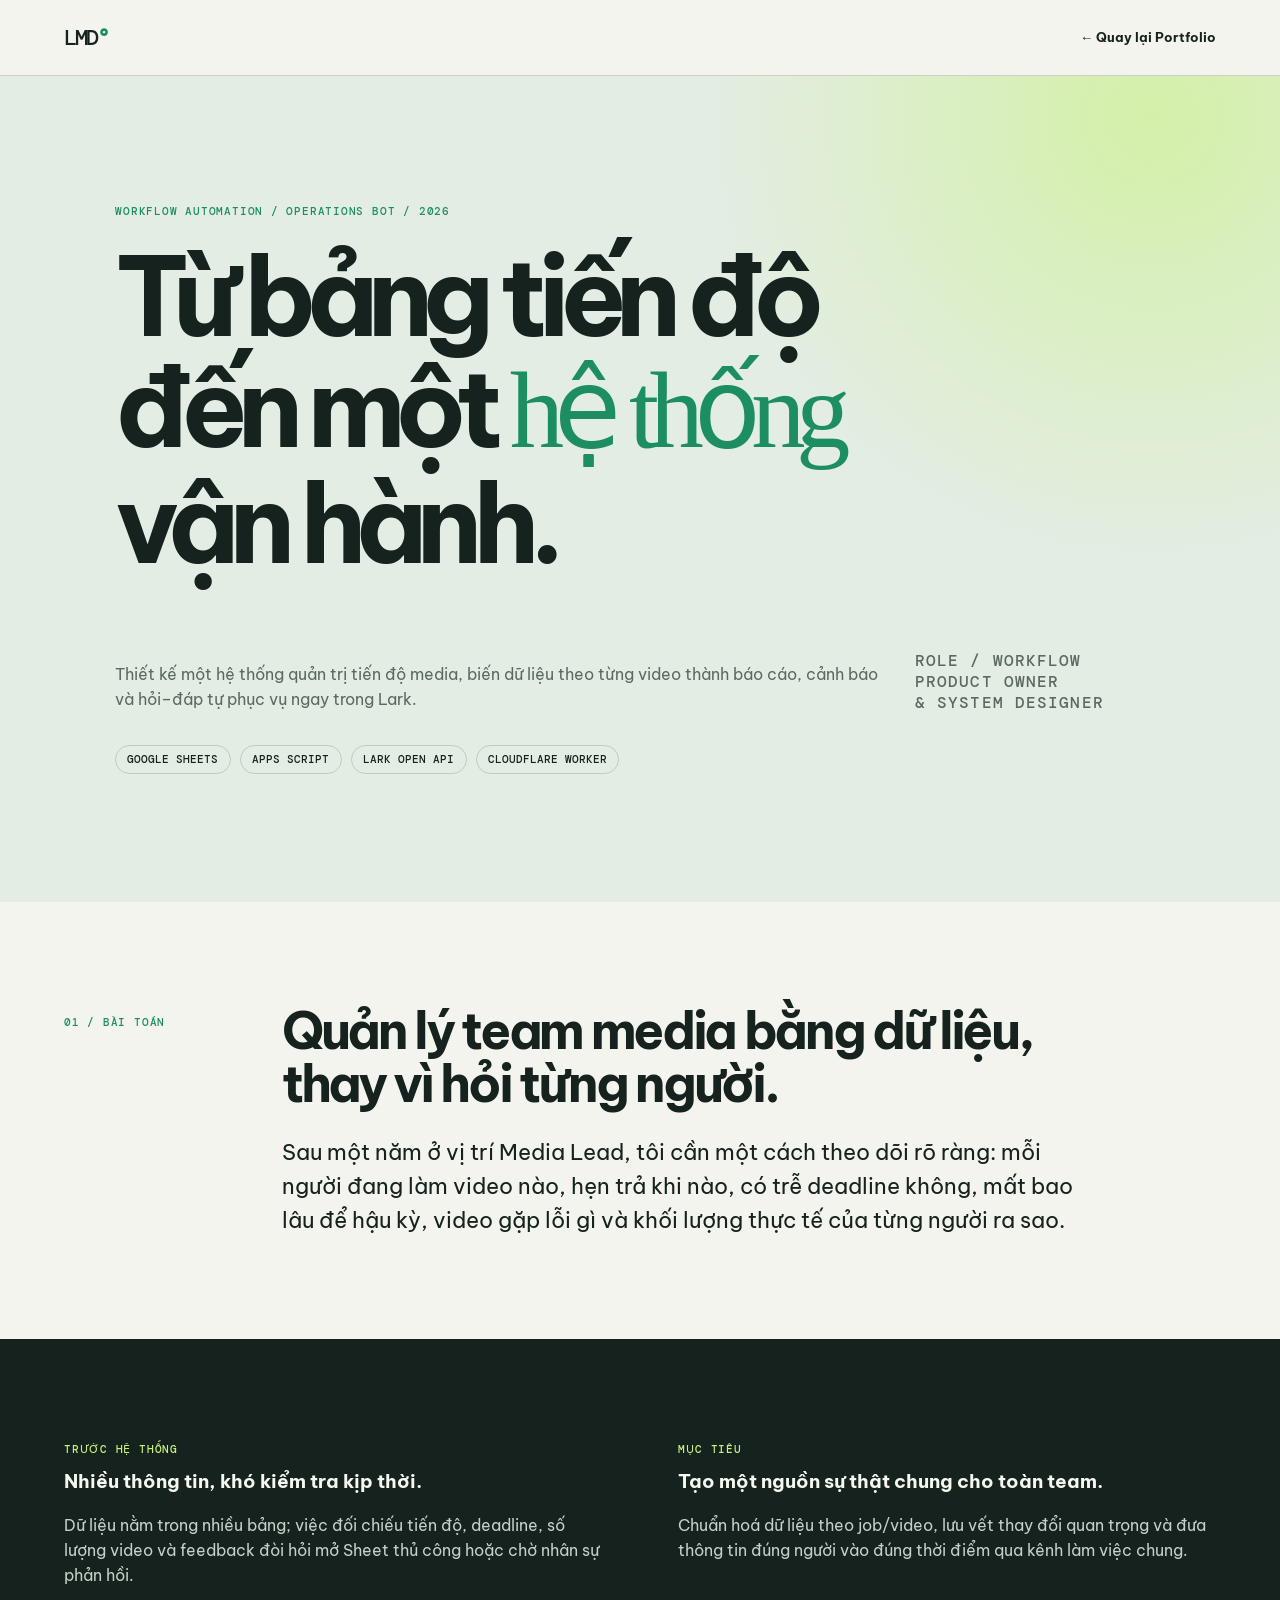
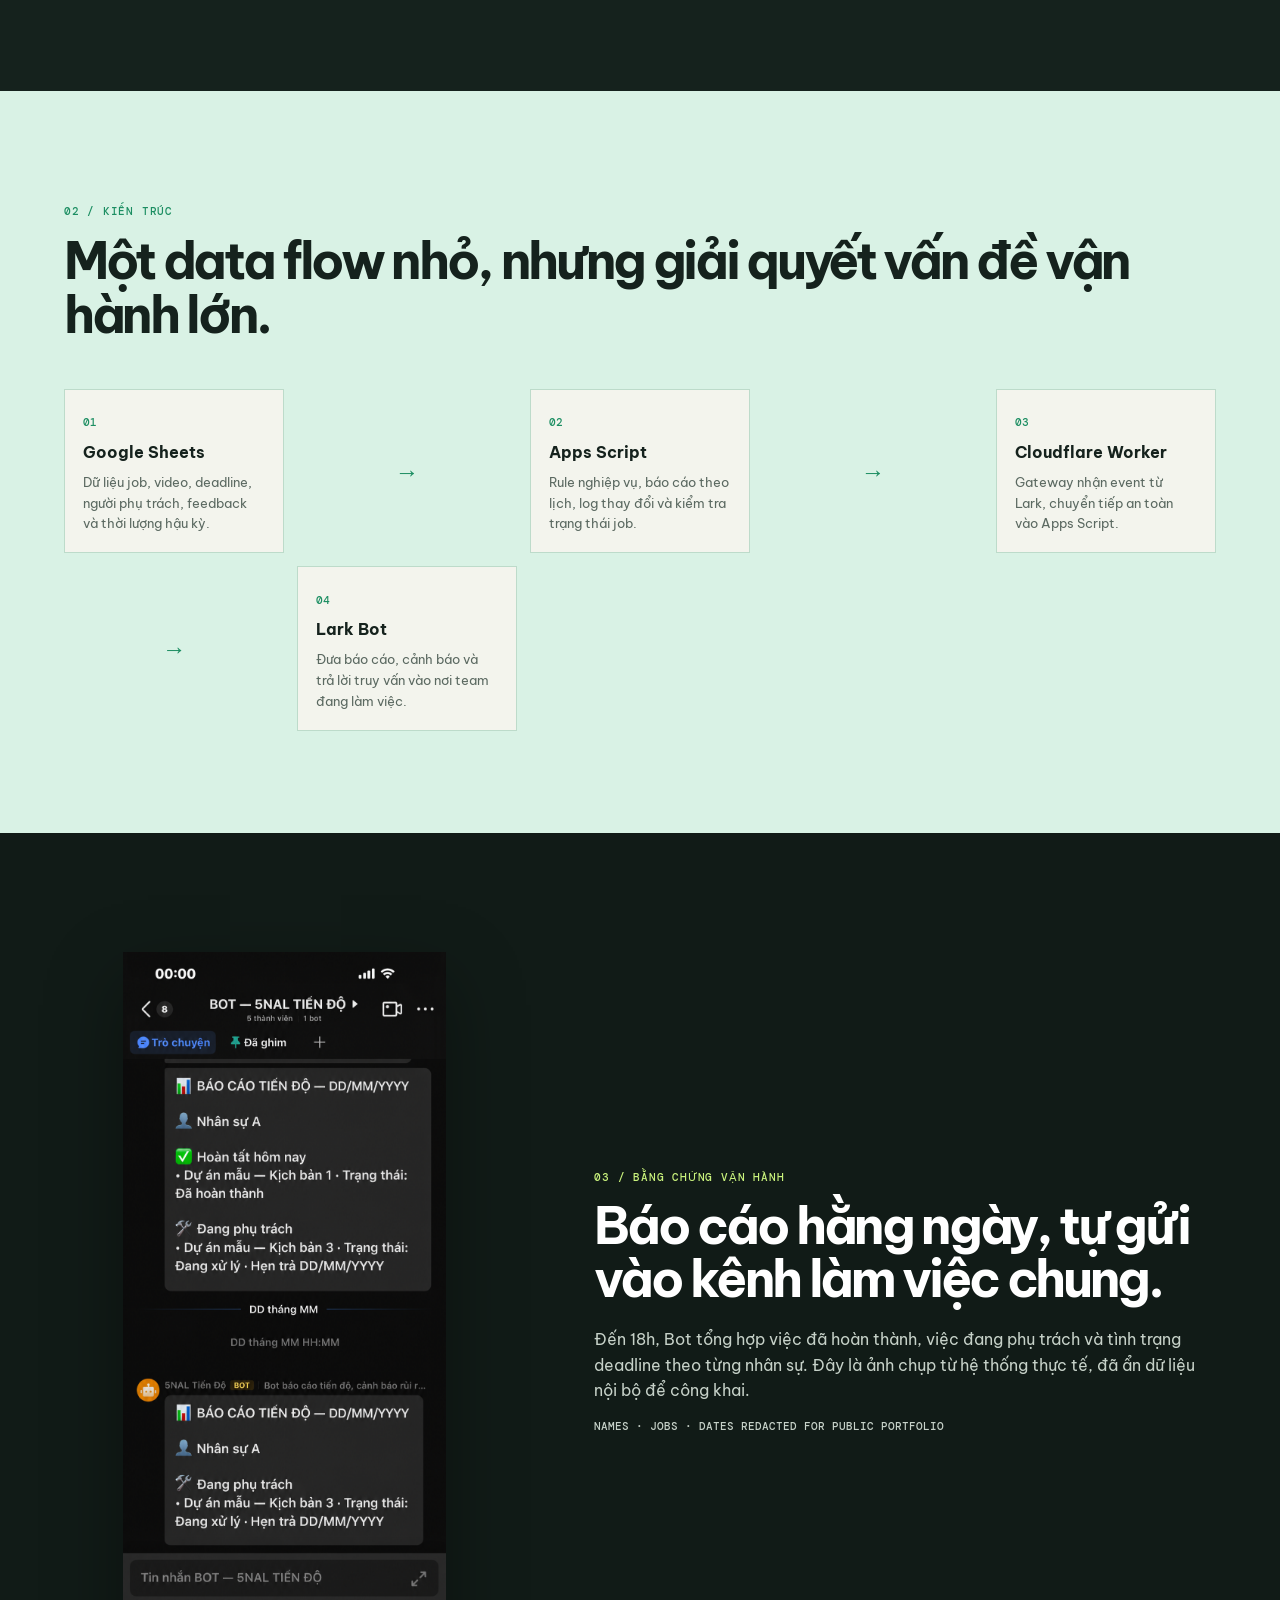
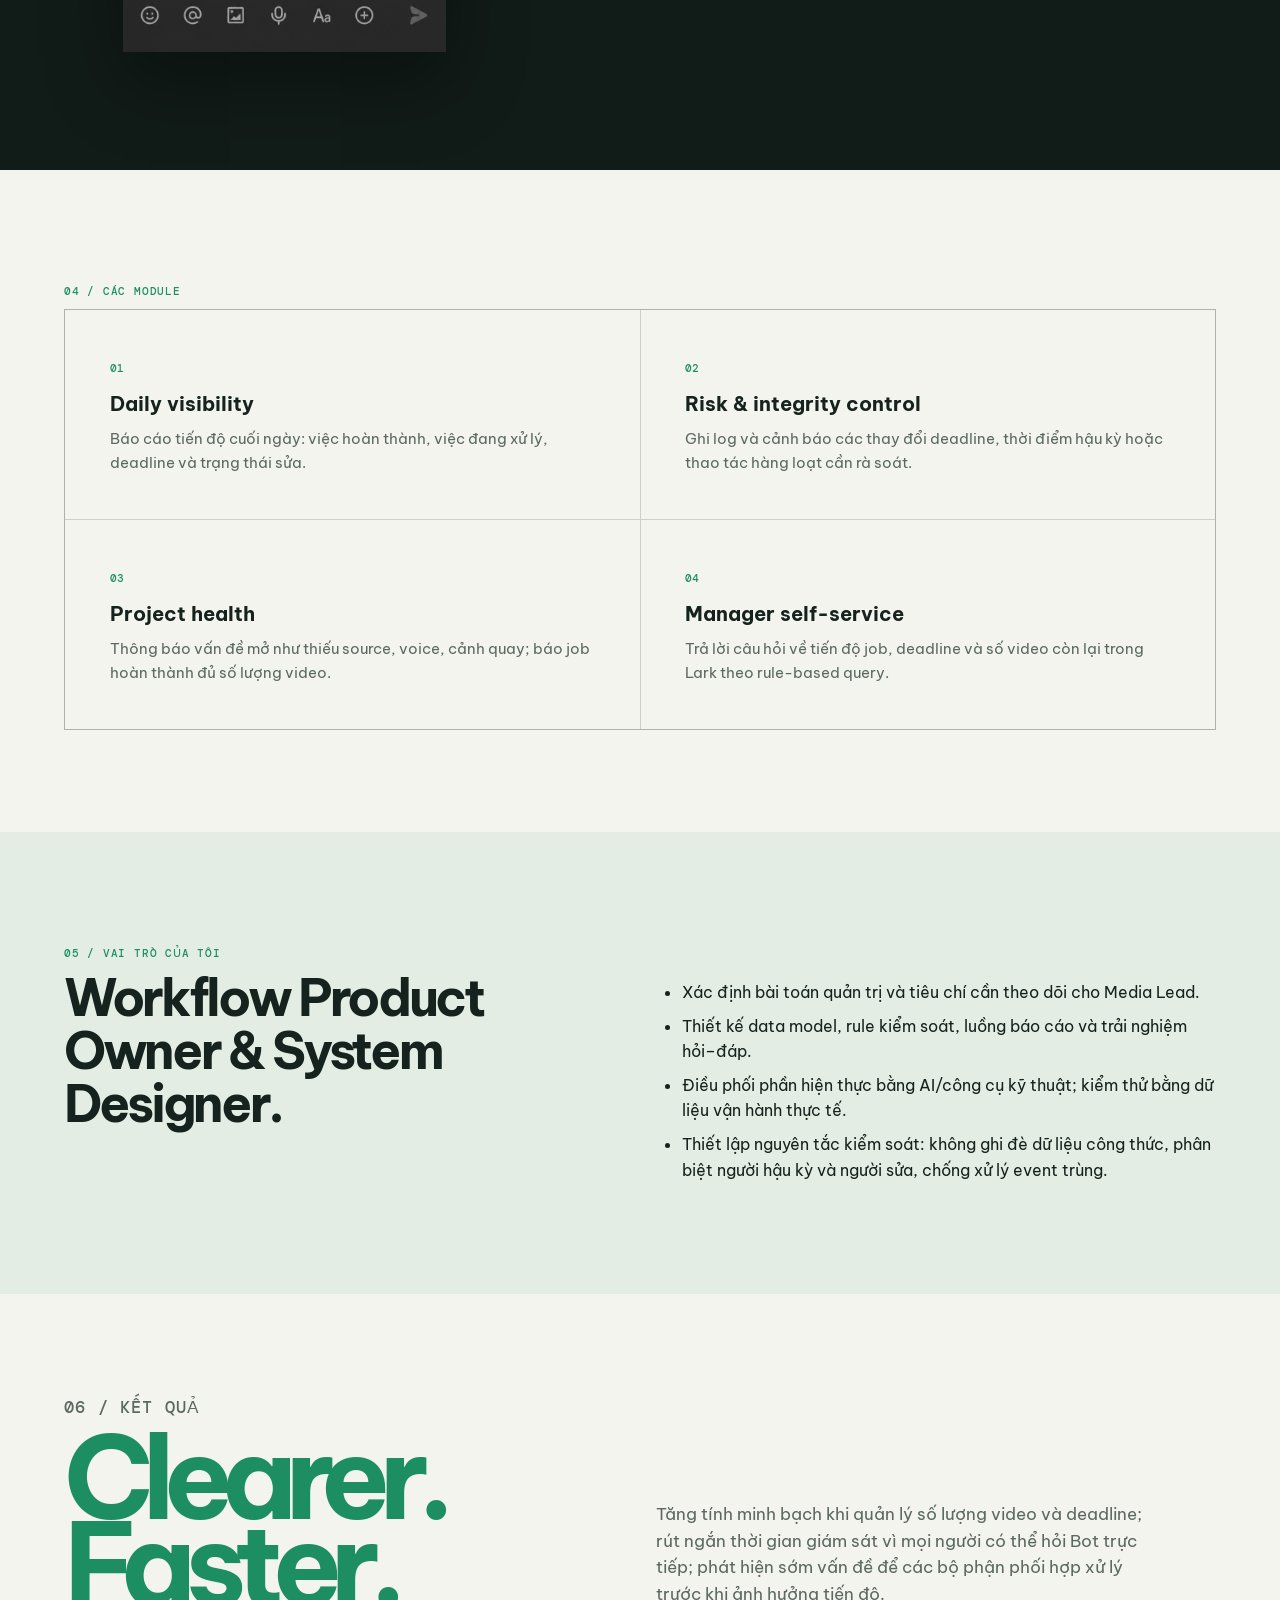
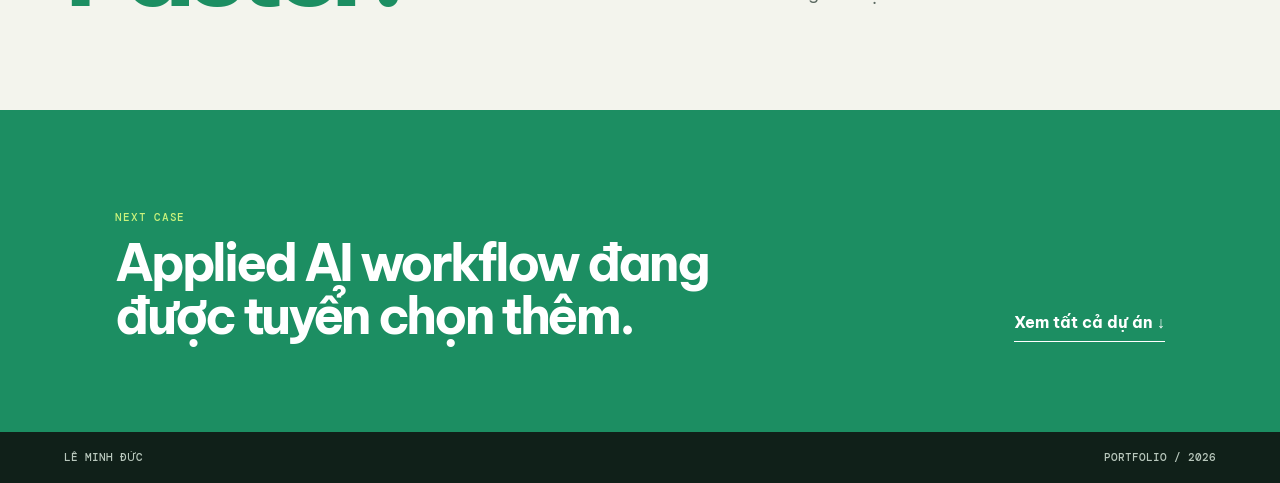
==== 5nal-progress-system.html @ f5ad5e61 "Create 5nal-progress-system.html" ====
<!doctype html>
<html lang="vi"><head><meta charset="utf-8"><meta name="viewport" content="width=device-width,initial-scale=1"><meta name="description" content="5nal Media Progress Automation System — case study của Lê Minh Đức."><title>5nal Progress System — Lê Minh Đức</title><link rel="preconnect" href="https://fonts.googleapis.com"><link rel="preconnect" href="https://fonts.gstatic.com" crossorigin><link href="https://fonts.googleapis.com/css2?family=Be+Vietnam+Pro:wght@400;500;600;700;800&family=DM+Mono:wght@400;500&display=swap" rel="stylesheet"><style>
:root{--ink:#15221d;--green:#1c8e62;--lime:#c9f27c;--paper:#f3f4ed;--pale:#e3ede4;--muted:#5b6961;--line:rgba(21,34,29,.17);--mono:"DM Mono",monospace;--sans:"Be Vietnam Pro",Arial,sans-serif}*{box-sizing:border-box}body{margin:0;background:var(--paper);color:var(--ink);font:16px/1.58 var(--sans)}a{color:inherit}.top{height:76px;padding:0 clamp(1.25rem,5vw,5rem);display:flex;align-items:center;justify-content:space-between;border-bottom:1px solid var(--line)}.logo{font:500 1.4rem var(--mono);text-decoration:none;letter-spacing:-.09em}.logo b,.eyebrow,.index{color:var(--green)}.back{font-size:.82rem;font-weight:700;text-decoration:none}.hero{padding:clamp(4rem,10vw,9rem) clamp(1.25rem,9vw,10rem);background:radial-gradient(circle at 90% 5%,rgba(201,242,124,.58),transparent 28rem),var(--pale)}.eyebrow,.index,.mono{font:500 .7rem var(--mono);letter-spacing:.07em;text-transform:uppercase}.eyebrow{margin:0 0 1.8rem}.hero h1{max-width:1060px;margin:0;font-size:clamp(3.25rem,8.5vw,8.3rem);line-height:.91;letter-spacing:-.09em}.hero h1 em{font:400 1em Georgia,serif;color:var(--green)}.hero-grid{display:grid;grid-template-columns:minmax(0,1fr) 250px;gap:2rem;align-items:end;margin-top:clamp(2.5rem,6vw,5.5rem)}.hero-grid p{margin:0;color:var(--muted);font-size:1rem}.tags{display:flex;gap:.6rem;flex-wrap:wrap;margin-top:2rem}.tags span{border:1px solid var(--line);border-radius:99px;padding:.44rem .7rem;font:500 .66rem var(--mono)}.wrap{max-width:1340px;margin:auto;padding:clamp(3.5rem,8vw,7.5rem) clamp(1.25rem,5vw,5rem)}.intro{display:grid;grid-template-columns:170px minmax(0,800px);gap:3rem}.intro h2,.role h2,.result h2{font-size:clamp(2rem,4vw,4rem);line-height:1.04;letter-spacing:-.065em;margin:0 0 1.5rem}.intro p:last-child{font-size:clamp(1.08rem,1.7vw,1.35rem);margin:0}.problem{background:var(--ink);color:#f5f8ee;display:grid;grid-template-columns:1fr 1fr;gap:clamp(2rem,6vw,6rem)}.problem .index{color:var(--lime)}.problem h3{font-size:1.18rem;margin:.7rem 0 1rem}.problem p{margin:0;color:#c7d0c8}.architecture{background:#d9f2e5}.architecture h2{font-size:clamp(2rem,4vw,4rem);letter-spacing:-.065em;line-height:1.04;margin:1rem 0 3rem}.flow{display:grid;grid-template-columns:repeat(5,1fr);gap:.8rem;align-items:stretch}.node{min-height:155px;padding:1.15rem;background:var(--paper);border:1px solid rgba(28,142,98,.25)}.node span{font:500 .66rem var(--mono);color:var(--green)}.node h3{font-size:1.02rem;line-height:1.17;margin:.6rem 0}.node p{font-size:.82rem;color:var(--muted);margin:0}.arrow{align-self:center;text-align:center;color:var(--green);font:1.5rem var(--mono)}.evidence{background:#111b17;color:white}.evidence-grid{display:grid;grid-template-columns:minmax(0,.83fr) minmax(0,1.17fr);gap:clamp(2rem,7vw,7rem);align-items:center}.evidence img{display:block;max-width:100%;max-height:700px;margin:auto;box-shadow:0 28px 70px rgba(0,0,0,.35)}.evidence h2{font-size:clamp(2rem,4vw,4rem);line-height:1.04;letter-spacing:-.065em;margin:.9rem 0 1.4rem}.evidence p{color:#c6d1c8}.notice{font:500 .68rem var(--mono);color:#a5d39f}.modules{display:grid;grid-template-columns:repeat(2,1fr);gap:1px;background:var(--line);border:1px solid var(--line)}.modules article{padding:clamp(1.5rem,3.5vw,3rem);background:var(--paper)}.modules span{font:500 .7rem var(--mono);color:var(--green)}.modules h3{font-size:1.25rem;line-height:1.18;margin:.75rem 0}.modules p{color:var(--muted);font-size:.92rem;margin:0}.role{background:var(--pale)}.role-grid{display:grid;grid-template-columns:1fr 1fr;gap:3rem}.role ul{margin:0;padding-left:1.1rem}.role li{margin:.55rem 0}.result{display:grid;grid-template-columns:1fr 1fr;gap:2rem;align-items:end}.result strong{display:block;font-size:clamp(4rem,9vw,9rem);line-height:.75;letter-spacing:-.1em;color:var(--green);margin-top:1rem}.result p{max-width:500px;margin:0;color:var(--muted);font-size:1.05rem}.next{background:var(--green);color:#fff;padding:clamp(3rem,7vw,6rem) clamp(1.25rem,9vw,10rem);display:flex;justify-content:space-between;gap:2rem;align-items:end}.next .index{color:var(--lime)}.next h2{max-width:700px;margin:0;font-size:clamp(2rem,4vw,4rem);line-height:1.04;letter-spacing:-.065em}.next a{font-weight:700;text-decoration:none;border-bottom:1px solid currentColor;padding-bottom:.35rem;white-space:nowrap}.footer{padding:1.2rem clamp(1.25rem,5vw,5rem);display:flex;justify-content:space-between;background:#102019;color:#b8c7bc;font:500 .66rem var(--mono)}@media(max-width:750px){.top{height:64px}.hero-grid,.intro,.problem,.evidence-grid,.role-grid,.result{grid-template-columns:1fr}.intro{gap:1rem}.flow{grid-template-columns:1fr}.arrow{transform:rotate(90deg)}.modules{grid-template-columns:1fr}.next{display:block}.next a{display:inline-block;margin-top:2rem}}</style></head>
<body><header class="top"><a class="logo" href="./">LMD<b>°</b></a><a class="back" href="./">← Quay lại Portfolio</a></header><main><section class="hero"><p class="eyebrow">Workflow Automation / Operations Bot / 2026</p><h1>Từ bảng tiến độ<br>đến một <em>hệ thống</em><br>vận hành.</h1><div class="hero-grid"><p>Thiết kế một hệ thống quản trị tiến độ media, biến dữ liệu theo từng video thành báo cáo, cảnh báo và hỏi–đáp tự phục vụ ngay trong Lark.</p><p class="mono">ROLE / WORKFLOW<br>PRODUCT OWNER<br>&amp; SYSTEM DESIGNER</p></div><div class="tags"><span>GOOGLE SHEETS</span><span>APPS SCRIPT</span><span>LARK OPEN API</span><span>CLOUDFLARE WORKER</span></div></section><section class="intro wrap"><p class="index">01 / BÀI TOÁN</p><div><h2>Quản lý team media bằng dữ liệu, thay vì hỏi từng người.</h2><p>Sau một năm ở vị trí Media Lead, tôi cần một cách theo dõi rõ ràng: mỗi người đang làm video nào, hẹn trả khi nào, có trễ deadline không, mất bao lâu để hậu kỳ, video gặp lỗi gì và khối lượng thực tế của từng người ra sao.</p></div></section><section class="problem wrap"><div><p class="index">TRƯỚC HỆ THỐNG</p><h3>Nhiều thông tin, khó kiểm tra kịp thời.</h3><p>Dữ liệu nằm trong nhiều bảng; việc đối chiếu tiến độ, deadline, số lượng video và feedback đòi hỏi mở Sheet thủ công hoặc chờ nhân sự phản hồi.</p></div><div><p class="index">MỤC TIÊU</p><h3>Tạo một nguồn sự thật chung cho toàn team.</h3><p>Chuẩn hoá dữ liệu theo job/video, lưu vết thay đổi quan trọng và đưa thông tin đúng người vào đúng thời điểm qua kênh làm việc chung.</p></div></section><section class="architecture wrap"><p class="index">02 / KIẾN TRÚC</p><h2>Một data flow nhỏ, nhưng giải quyết vấn đề vận hành lớn.</h2><div class="flow"><article class="node"><span>01</span><h3>Google Sheets</h3><p>Dữ liệu job, video, deadline, người phụ trách, feedback và thời lượng hậu kỳ.</p></article><div class="arrow">→</div><article class="node"><span>02</span><h3>Apps Script</h3><p>Rule nghiệp vụ, báo cáo theo lịch, log thay đổi và kiểm tra trạng thái job.</p></article><div class="arrow">→</div><article class="node"><span>03</span><h3>Cloudflare Worker</h3><p>Gateway nhận event từ Lark, chuyển tiếp an toàn vào Apps Script.</p></article><div class="arrow">→</div><article class="node"><span>04</span><h3>Lark Bot</h3><p>Đưa báo cáo, cảnh báo và trả lời truy vấn vào nơi team đang làm việc.</p></article></div></section><section class="evidence wrap"><div class="evidence-grid"><figure><img src="./exec-c4b3c5c3-6d35-4aef-8eec-f482150683a6.png" alt="Báo cáo tiến độ hằng ngày của Bot 5nal đã được ẩn dữ liệu nhạy cảm"></figure><div><p class="index" style="color:var(--lime)">03 / BẰNG CHỨNG VẬN HÀNH</p><h2>Báo cáo hằng ngày, tự gửi vào kênh làm việc chung.</h2><p>Đến 18h, Bot tổng hợp việc đã hoàn thành, việc đang phụ trách và tình trạng deadline theo từng nhân sự. Đây là ảnh chụp từ hệ thống thực tế, đã ẩn dữ liệu nội bộ để công khai.</p><p class="notice">NAMES · JOBS · DATES REDACTED FOR PUBLIC PORTFOLIO</p></div></div></section><section class="wrap"><p class="index">04 / CÁC MODULE</p><div class="modules"><article><span>01</span><h3>Daily visibility</h3><p>Báo cáo tiến độ cuối ngày: việc hoàn thành, việc đang xử lý, deadline và trạng thái sửa.</p></article><article><span>02</span><h3>Risk &amp; integrity control</h3><p>Ghi log và cảnh báo các thay đổi deadline, thời điểm hậu kỳ hoặc thao tác hàng loạt cần rà soát.</p></article><article><span>03</span><h3>Project health</h3><p>Thông báo vấn đề mở như thiếu source, voice, cảnh quay; báo job hoàn thành đủ số lượng video.</p></article><article><span>04</span><h3>Manager self-service</h3><p>Trả lời câu hỏi về tiến độ job, deadline và số video còn lại trong Lark theo rule-based query.</p></article></div></section><section class="role wrap"><p class="index">05 / VAI TRÒ CỦA TÔI</p><div class="role-grid"><div><h2>Workflow Product Owner &amp; System Designer.</h2></div><div><ul><li>Xác định bài toán quản trị và tiêu chí cần theo dõi cho Media Lead.</li><li>Thiết kế data model, rule kiểm soát, luồng báo cáo và trải nghiệm hỏi–đáp.</li><li>Điều phối phần hiện thực bằng AI/công cụ kỹ thuật; kiểm thử bằng dữ liệu vận hành thực tế.</li><li>Thiết lập nguyên tắc kiểm soát: không ghi đè dữ liệu công thức, phân biệt người hậu kỳ và người sửa, chống xử lý event trùng.</li></ul></div></section><section class="result wrap"><div><p class="index">06 / KẾT QUẢ</p><strong>Clearer.<br>Faster.</strong></div><p>Tăng tính minh bạch khi quản lý số lượng video và deadline; rút ngắn thời gian giám sát vì mọi người có thể hỏi Bot trực tiếp; phát hiện sớm vấn đề để các bộ phận phối hợp xử lý trước khi ảnh hưởng tiến độ.</p></section><section class="next"><div><p class="index">NEXT CASE</p><h2>Applied AI workflow đang được tuyển chọn thêm.</h2></div><a href="./#work">Xem tất cả dự án ↓</a></section></main><footer class="footer"><span>LÊ MINH ĐỨC</span><span>PORTFOLIO / 2026</span></footer></body></html>
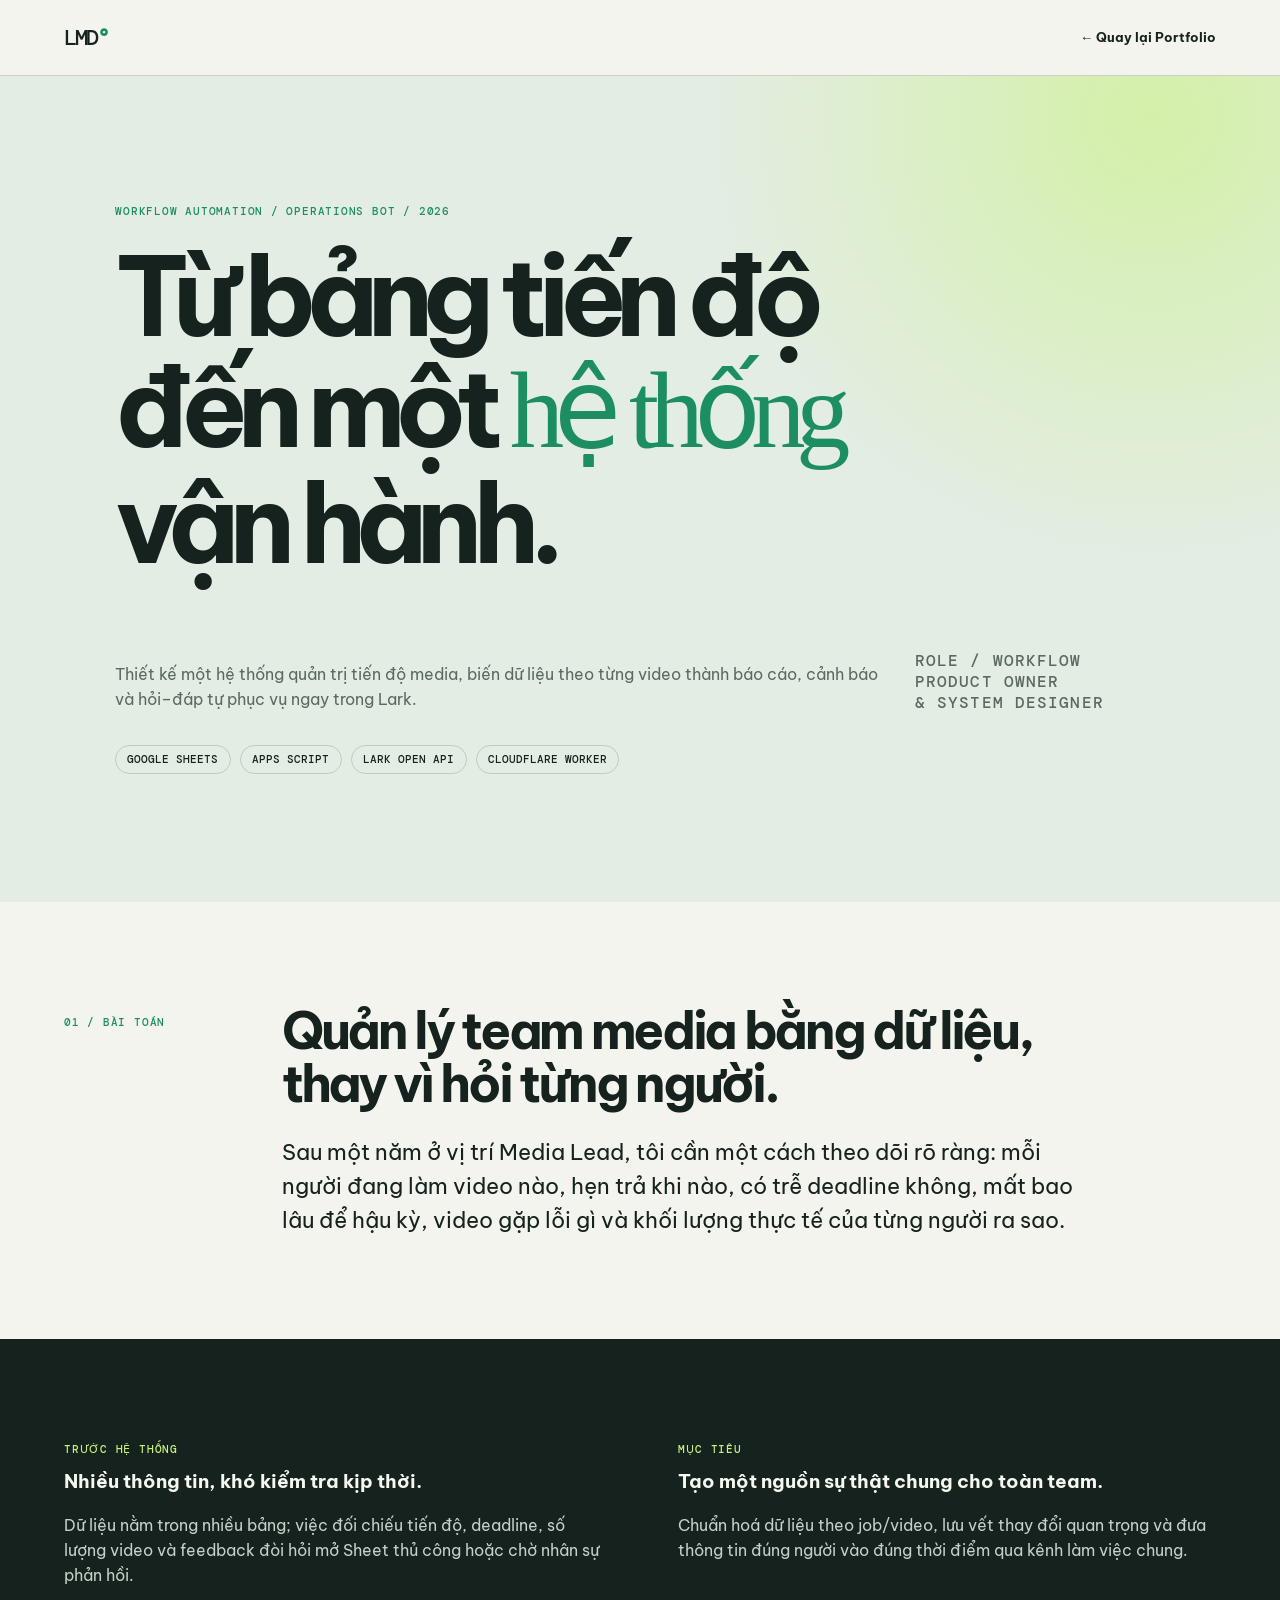
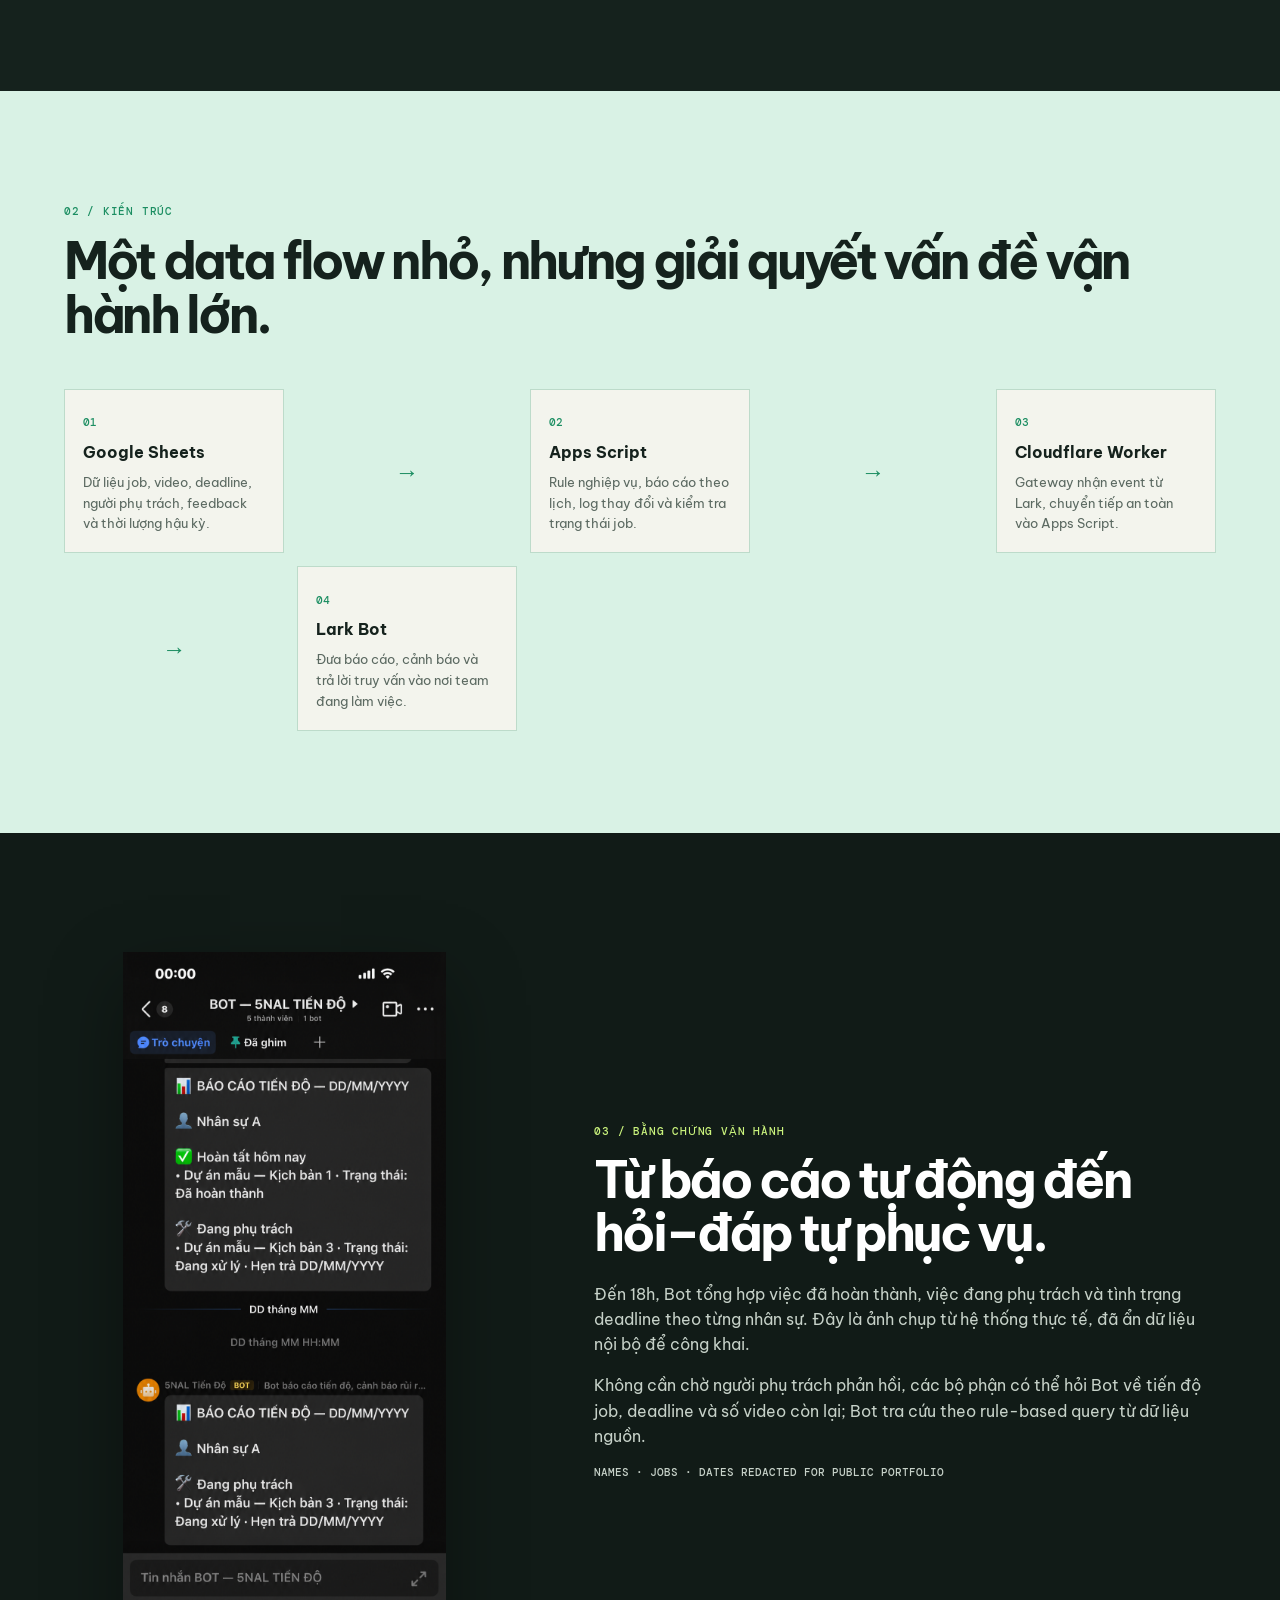
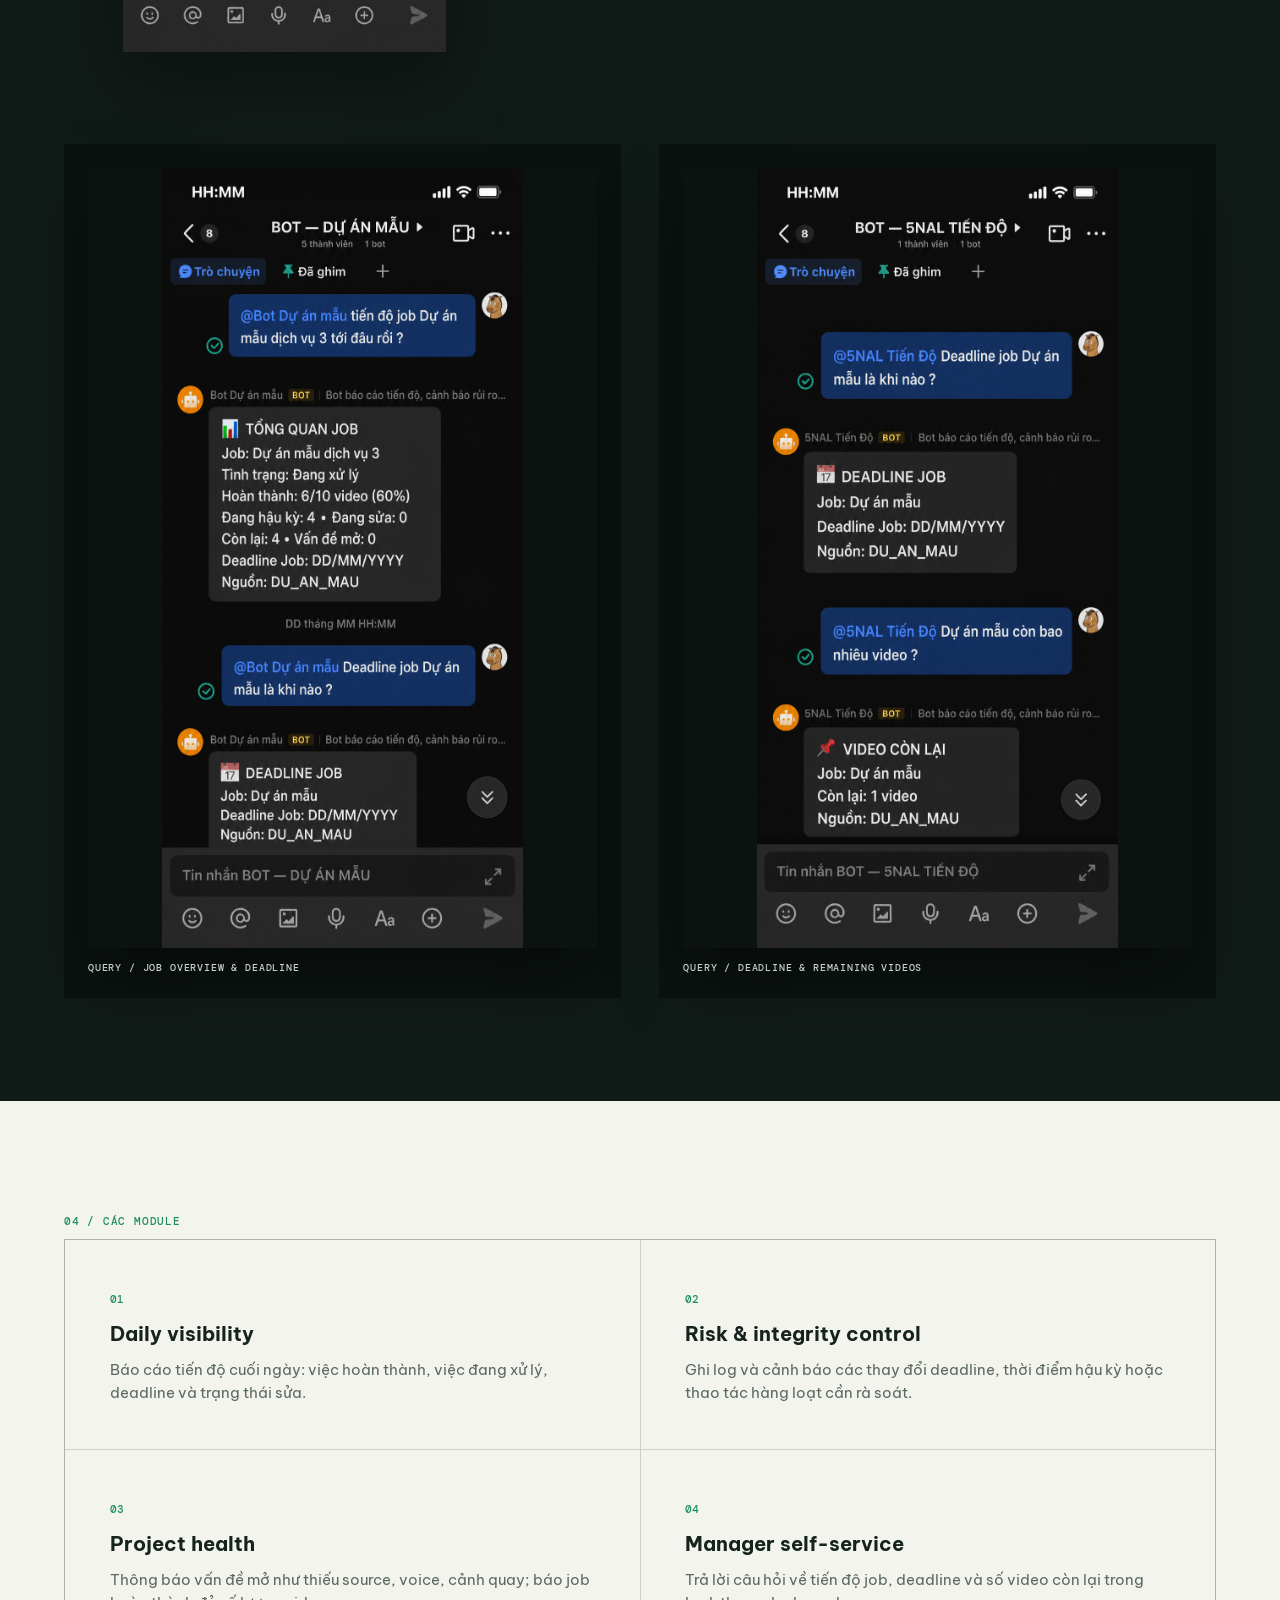
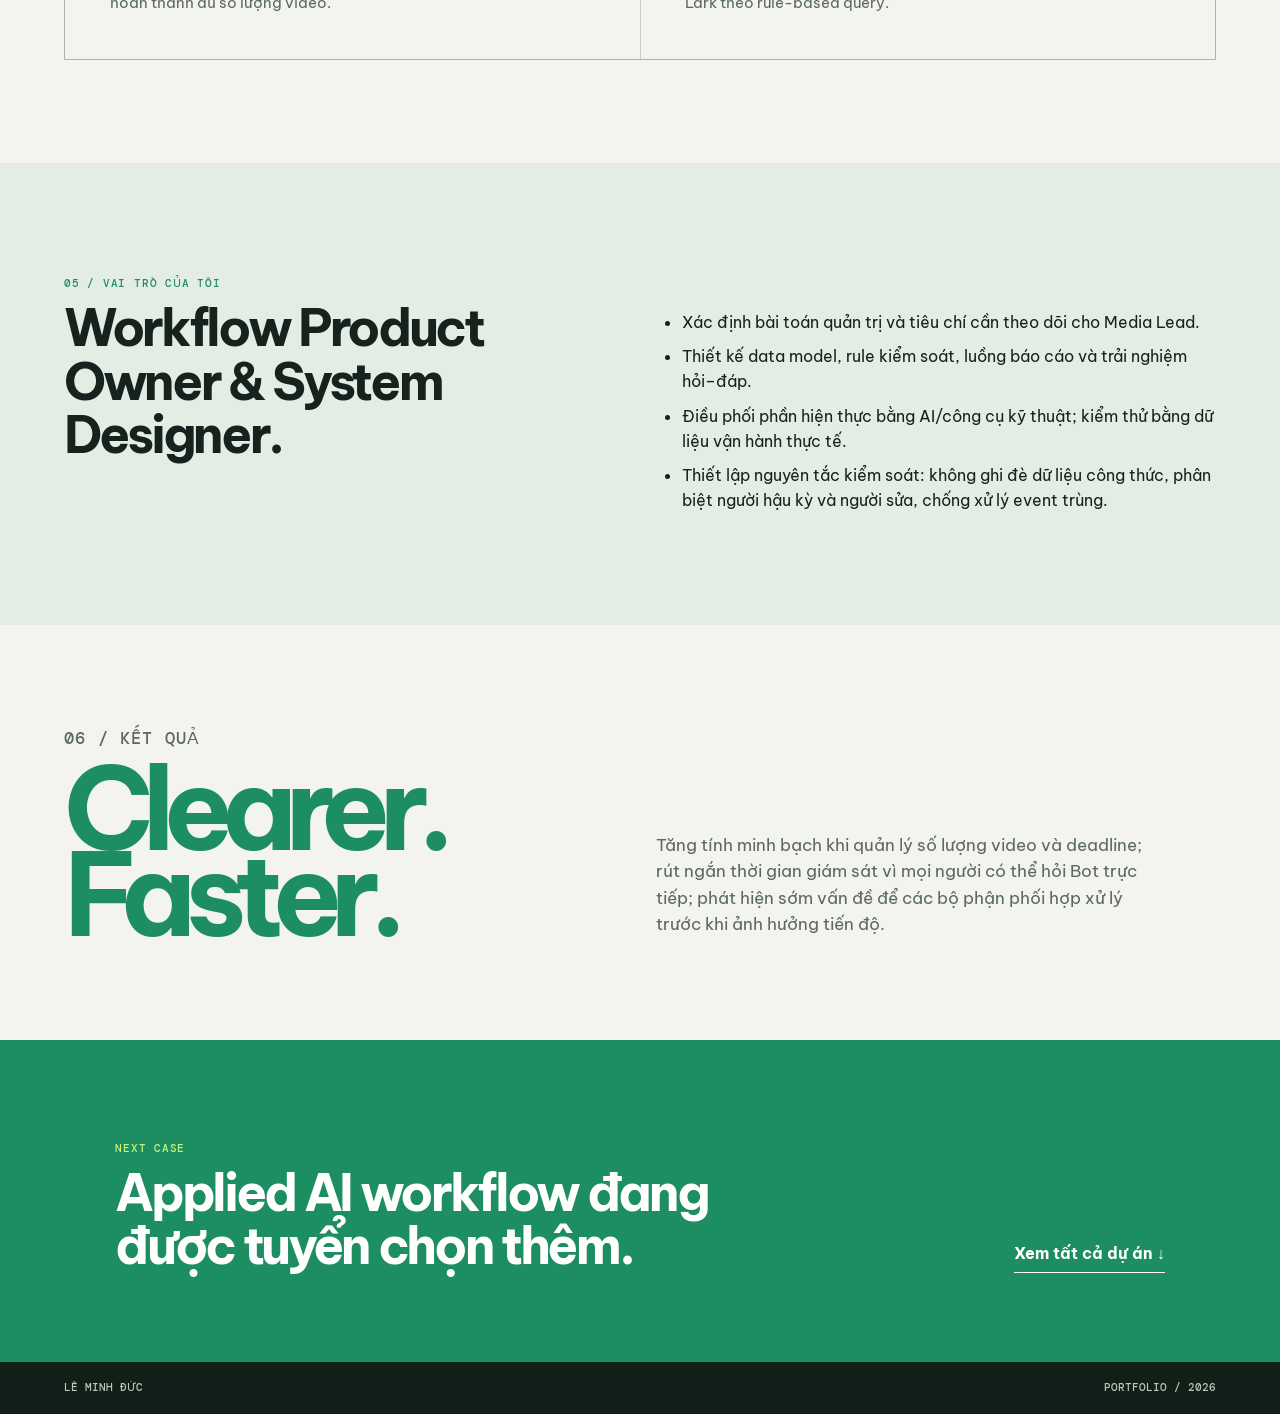
==== commit 6510160e: "Update 5nal-progress-system.html" ====
--- a/5nal-progress-system.html
+++ b/5nal-progress-system.html
@@ -1,4 +1,4 @@
 <!doctype html>
 <html lang="vi"><head><meta charset="utf-8"><meta name="viewport" content="width=device-width,initial-scale=1"><meta name="description" content="5nal Media Progress Automation System — case study của Lê Minh Đức."><title>5nal Progress System — Lê Minh Đức</title><link rel="preconnect" href="https://fonts.googleapis.com"><link rel="preconnect" href="https://fonts.gstatic.com" crossorigin><link href="https://fonts.googleapis.com/css2?family=Be+Vietnam+Pro:wght@400;500;600;700;800&family=DM+Mono:wght@400;500&display=swap" rel="stylesheet"><style>
-:root{--ink:#15221d;--green:#1c8e62;--lime:#c9f27c;--paper:#f3f4ed;--pale:#e3ede4;--muted:#5b6961;--line:rgba(21,34,29,.17);--mono:"DM Mono",monospace;--sans:"Be Vietnam Pro",Arial,sans-serif}*{box-sizing:border-box}body{margin:0;background:var(--paper);color:var(--ink);font:16px/1.58 var(--sans)}a{color:inherit}.top{height:76px;padding:0 clamp(1.25rem,5vw,5rem);display:flex;align-items:center;justify-content:space-between;border-bottom:1px solid var(--line)}.logo{font:500 1.4rem var(--mono);text-decoration:none;letter-spacing:-.09em}.logo b,.eyebrow,.index{color:var(--green)}.back{font-size:.82rem;font-weight:700;text-decoration:none}.hero{padding:clamp(4rem,10vw,9rem) clamp(1.25rem,9vw,10rem);background:radial-gradient(circle at 90% 5%,rgba(201,242,124,.58),transparent 28rem),var(--pale)}.eyebrow,.index,.mono{font:500 .7rem var(--mono);letter-spacing:.07em;text-transform:uppercase}.eyebrow{margin:0 0 1.8rem}.hero h1{max-width:1060px;margin:0;font-size:clamp(3.25rem,8.5vw,8.3rem);line-height:.91;letter-spacing:-.09em}.hero h1 em{font:400 1em Georgia,serif;color:var(--green)}.hero-grid{display:grid;grid-template-columns:minmax(0,1fr) 250px;gap:2rem;align-items:end;margin-top:clamp(2.5rem,6vw,5.5rem)}.hero-grid p{margin:0;color:var(--muted);font-size:1rem}.tags{display:flex;gap:.6rem;flex-wrap:wrap;margin-top:2rem}.tags span{border:1px solid var(--line);border-radius:99px;padding:.44rem .7rem;font:500 .66rem var(--mono)}.wrap{max-width:1340px;margin:auto;padding:clamp(3.5rem,8vw,7.5rem) clamp(1.25rem,5vw,5rem)}.intro{display:grid;grid-template-columns:170px minmax(0,800px);gap:3rem}.intro h2,.role h2,.result h2{font-size:clamp(2rem,4vw,4rem);line-height:1.04;letter-spacing:-.065em;margin:0 0 1.5rem}.intro p:last-child{font-size:clamp(1.08rem,1.7vw,1.35rem);margin:0}.problem{background:var(--ink);color:#f5f8ee;display:grid;grid-template-columns:1fr 1fr;gap:clamp(2rem,6vw,6rem)}.problem .index{color:var(--lime)}.problem h3{font-size:1.18rem;margin:.7rem 0 1rem}.problem p{margin:0;color:#c7d0c8}.architecture{background:#d9f2e5}.architecture h2{font-size:clamp(2rem,4vw,4rem);letter-spacing:-.065em;line-height:1.04;margin:1rem 0 3rem}.flow{display:grid;grid-template-columns:repeat(5,1fr);gap:.8rem;align-items:stretch}.node{min-height:155px;padding:1.15rem;background:var(--paper);border:1px solid rgba(28,142,98,.25)}.node span{font:500 .66rem var(--mono);color:var(--green)}.node h3{font-size:1.02rem;line-height:1.17;margin:.6rem 0}.node p{font-size:.82rem;color:var(--muted);margin:0}.arrow{align-self:center;text-align:center;color:var(--green);font:1.5rem var(--mono)}.evidence{background:#111b17;color:white}.evidence-grid{display:grid;grid-template-columns:minmax(0,.83fr) minmax(0,1.17fr);gap:clamp(2rem,7vw,7rem);align-items:center}.evidence img{display:block;max-width:100%;max-height:700px;margin:auto;box-shadow:0 28px 70px rgba(0,0,0,.35)}.evidence h2{font-size:clamp(2rem,4vw,4rem);line-height:1.04;letter-spacing:-.065em;margin:.9rem 0 1.4rem}.evidence p{color:#c6d1c8}.notice{font:500 .68rem var(--mono);color:#a5d39f}.modules{display:grid;grid-template-columns:repeat(2,1fr);gap:1px;background:var(--line);border:1px solid var(--line)}.modules article{padding:clamp(1.5rem,3.5vw,3rem);background:var(--paper)}.modules span{font:500 .7rem var(--mono);color:var(--green)}.modules h3{font-size:1.25rem;line-height:1.18;margin:.75rem 0}.modules p{color:var(--muted);font-size:.92rem;margin:0}.role{background:var(--pale)}.role-grid{display:grid;grid-template-columns:1fr 1fr;gap:3rem}.role ul{margin:0;padding-left:1.1rem}.role li{margin:.55rem 0}.result{display:grid;grid-template-columns:1fr 1fr;gap:2rem;align-items:end}.result strong{display:block;font-size:clamp(4rem,9vw,9rem);line-height:.75;letter-spacing:-.1em;color:var(--green);margin-top:1rem}.result p{max-width:500px;margin:0;color:var(--muted);font-size:1.05rem}.next{background:var(--green);color:#fff;padding:clamp(3rem,7vw,6rem) clamp(1.25rem,9vw,10rem);display:flex;justify-content:space-between;gap:2rem;align-items:end}.next .index{color:var(--lime)}.next h2{max-width:700px;margin:0;font-size:clamp(2rem,4vw,4rem);line-height:1.04;letter-spacing:-.065em}.next a{font-weight:700;text-decoration:none;border-bottom:1px solid currentColor;padding-bottom:.35rem;white-space:nowrap}.footer{padding:1.2rem clamp(1.25rem,5vw,5rem);display:flex;justify-content:space-between;background:#102019;color:#b8c7bc;font:500 .66rem var(--mono)}@media(max-width:750px){.top{height:64px}.hero-grid,.intro,.problem,.evidence-grid,.role-grid,.result{grid-template-columns:1fr}.intro{gap:1rem}.flow{grid-template-columns:1fr}.arrow{transform:rotate(90deg)}.modules{grid-template-columns:1fr}.next{display:block}.next a{display:inline-block;margin-top:2rem}}</style></head>
-<body><header class="top"><a class="logo" href="./">LMD<b>°</b></a><a class="back" href="./">← Quay lại Portfolio</a></header><main><section class="hero"><p class="eyebrow">Workflow Automation / Operations Bot / 2026</p><h1>Từ bảng tiến độ<br>đến một <em>hệ thống</em><br>vận hành.</h1><div class="hero-grid"><p>Thiết kế một hệ thống quản trị tiến độ media, biến dữ liệu theo từng video thành báo cáo, cảnh báo và hỏi–đáp tự phục vụ ngay trong Lark.</p><p class="mono">ROLE / WORKFLOW<br>PRODUCT OWNER<br>&amp; SYSTEM DESIGNER</p></div><div class="tags"><span>GOOGLE SHEETS</span><span>APPS SCRIPT</span><span>LARK OPEN API</span><span>CLOUDFLARE WORKER</span></div></section><section class="intro wrap"><p class="index">01 / BÀI TOÁN</p><div><h2>Quản lý team media bằng dữ liệu, thay vì hỏi từng người.</h2><p>Sau một năm ở vị trí Media Lead, tôi cần một cách theo dõi rõ ràng: mỗi người đang làm video nào, hẹn trả khi nào, có trễ deadline không, mất bao lâu để hậu kỳ, video gặp lỗi gì và khối lượng thực tế của từng người ra sao.</p></div></section><section class="problem wrap"><div><p class="index">TRƯỚC HỆ THỐNG</p><h3>Nhiều thông tin, khó kiểm tra kịp thời.</h3><p>Dữ liệu nằm trong nhiều bảng; việc đối chiếu tiến độ, deadline, số lượng video và feedback đòi hỏi mở Sheet thủ công hoặc chờ nhân sự phản hồi.</p></div><div><p class="index">MỤC TIÊU</p><h3>Tạo một nguồn sự thật chung cho toàn team.</h3><p>Chuẩn hoá dữ liệu theo job/video, lưu vết thay đổi quan trọng và đưa thông tin đúng người vào đúng thời điểm qua kênh làm việc chung.</p></div></section><section class="architecture wrap"><p class="index">02 / KIẾN TRÚC</p><h2>Một data flow nhỏ, nhưng giải quyết vấn đề vận hành lớn.</h2><div class="flow"><article class="node"><span>01</span><h3>Google Sheets</h3><p>Dữ liệu job, video, deadline, người phụ trách, feedback và thời lượng hậu kỳ.</p></article><div class="arrow">→</div><article class="node"><span>02</span><h3>Apps Script</h3><p>Rule nghiệp vụ, báo cáo theo lịch, log thay đổi và kiểm tra trạng thái job.</p></article><div class="arrow">→</div><article class="node"><span>03</span><h3>Cloudflare Worker</h3><p>Gateway nhận event từ Lark, chuyển tiếp an toàn vào Apps Script.</p></article><div class="arrow">→</div><article class="node"><span>04</span><h3>Lark Bot</h3><p>Đưa báo cáo, cảnh báo và trả lời truy vấn vào nơi team đang làm việc.</p></article></div></section><section class="evidence wrap"><div class="evidence-grid"><figure><img src="./exec-c4b3c5c3-6d35-4aef-8eec-f482150683a6.png" alt="Báo cáo tiến độ hằng ngày của Bot 5nal đã được ẩn dữ liệu nhạy cảm"></figure><div><p class="index" style="color:var(--lime)">03 / BẰNG CHỨNG VẬN HÀNH</p><h2>Báo cáo hằng ngày, tự gửi vào kênh làm việc chung.</h2><p>Đến 18h, Bot tổng hợp việc đã hoàn thành, việc đang phụ trách và tình trạng deadline theo từng nhân sự. Đây là ảnh chụp từ hệ thống thực tế, đã ẩn dữ liệu nội bộ để công khai.</p><p class="notice">NAMES · JOBS · DATES REDACTED FOR PUBLIC PORTFOLIO</p></div></div></section><section class="wrap"><p class="index">04 / CÁC MODULE</p><div class="modules"><article><span>01</span><h3>Daily visibility</h3><p>Báo cáo tiến độ cuối ngày: việc hoàn thành, việc đang xử lý, deadline và trạng thái sửa.</p></article><article><span>02</span><h3>Risk &amp; integrity control</h3><p>Ghi log và cảnh báo các thay đổi deadline, thời điểm hậu kỳ hoặc thao tác hàng loạt cần rà soát.</p></article><article><span>03</span><h3>Project health</h3><p>Thông báo vấn đề mở như thiếu source, voice, cảnh quay; báo job hoàn thành đủ số lượng video.</p></article><article><span>04</span><h3>Manager self-service</h3><p>Trả lời câu hỏi về tiến độ job, deadline và số video còn lại trong Lark theo rule-based query.</p></article></div></section><section class="role wrap"><p class="index">05 / VAI TRÒ CỦA TÔI</p><div class="role-grid"><div><h2>Workflow Product Owner &amp; System Designer.</h2></div><div><ul><li>Xác định bài toán quản trị và tiêu chí cần theo dõi cho Media Lead.</li><li>Thiết kế data model, rule kiểm soát, luồng báo cáo và trải nghiệm hỏi–đáp.</li><li>Điều phối phần hiện thực bằng AI/công cụ kỹ thuật; kiểm thử bằng dữ liệu vận hành thực tế.</li><li>Thiết lập nguyên tắc kiểm soát: không ghi đè dữ liệu công thức, phân biệt người hậu kỳ và người sửa, chống xử lý event trùng.</li></ul></div></section><section class="result wrap"><div><p class="index">06 / KẾT QUẢ</p><strong>Clearer.<br>Faster.</strong></div><p>Tăng tính minh bạch khi quản lý số lượng video và deadline; rút ngắn thời gian giám sát vì mọi người có thể hỏi Bot trực tiếp; phát hiện sớm vấn đề để các bộ phận phối hợp xử lý trước khi ảnh hưởng tiến độ.</p></section><section class="next"><div><p class="index">NEXT CASE</p><h2>Applied AI workflow đang được tuyển chọn thêm.</h2></div><a href="./#work">Xem tất cả dự án ↓</a></section></main><footer class="footer"><span>LÊ MINH ĐỨC</span><span>PORTFOLIO / 2026</span></footer></body></html>
+:root{--ink:#15221d;--green:#1c8e62;--lime:#c9f27c;--paper:#f3f4ed;--pale:#e3ede4;--muted:#5b6961;--line:rgba(21,34,29,.17);--mono:"DM Mono",monospace;--sans:"Be Vietnam Pro",Arial,sans-serif}*{box-sizing:border-box}body{margin:0;background:var(--paper);color:var(--ink);font:16px/1.58 var(--sans)}a{color:inherit}.top{height:76px;padding:0 clamp(1.25rem,5vw,5rem);display:flex;align-items:center;justify-content:space-between;border-bottom:1px solid var(--line)}.logo{font:500 1.4rem var(--mono);text-decoration:none;letter-spacing:-.09em}.logo b,.eyebrow,.index{color:var(--green)}.back{font-size:.82rem;font-weight:700;text-decoration:none}.hero{padding:clamp(4rem,10vw,9rem) clamp(1.25rem,9vw,10rem);background:radial-gradient(circle at 90% 5%,rgba(201,242,124,.58),transparent 28rem),var(--pale)}.eyebrow,.index,.mono{font:500 .7rem var(--mono);letter-spacing:.07em;text-transform:uppercase}.eyebrow{margin:0 0 1.8rem}.hero h1{max-width:1060px;margin:0;font-size:clamp(3.25rem,8.5vw,8.3rem);line-height:.91;letter-spacing:-.09em}.hero h1 em{font:400 1em Georgia,serif;color:var(--green)}.hero-grid{display:grid;grid-template-columns:minmax(0,1fr) 250px;gap:2rem;align-items:end;margin-top:clamp(2.5rem,6vw,5.5rem)}.hero-grid p{margin:0;color:var(--muted);font-size:1rem}.tags{display:flex;gap:.6rem;flex-wrap:wrap;margin-top:2rem}.tags span{border:1px solid var(--line);border-radius:99px;padding:.44rem .7rem;font:500 .66rem var(--mono)}.wrap{max-width:1340px;margin:auto;padding:clamp(3.5rem,8vw,7.5rem) clamp(1.25rem,5vw,5rem)}.intro{display:grid;grid-template-columns:170px minmax(0,800px);gap:3rem}.intro h2,.role h2,.result h2{font-size:clamp(2rem,4vw,4rem);line-height:1.04;letter-spacing:-.065em;margin:0 0 1.5rem}.intro p:last-child{font-size:clamp(1.08rem,1.7vw,1.35rem);margin:0}.problem{background:var(--ink);color:#f5f8ee;display:grid;grid-template-columns:1fr 1fr;gap:clamp(2rem,6vw,6rem)}.problem .index{color:var(--lime)}.problem h3{font-size:1.18rem;margin:.7rem 0 1rem}.problem p{margin:0;color:#c7d0c8}.architecture{background:#d9f2e5}.architecture h2{font-size:clamp(2rem,4vw,4rem);letter-spacing:-.065em;line-height:1.04;margin:1rem 0 3rem}.flow{display:grid;grid-template-columns:repeat(5,1fr);gap:.8rem;align-items:stretch}.node{min-height:155px;padding:1.15rem;background:var(--paper);border:1px solid rgba(28,142,98,.25)}.node span{font:500 .66rem var(--mono);color:var(--green)}.node h3{font-size:1.02rem;line-height:1.17;margin:.6rem 0}.node p{font-size:.82rem;color:var(--muted);margin:0}.arrow{align-self:center;text-align:center;color:var(--green);font:1.5rem var(--mono)}.evidence{background:#111b17;color:white}.evidence-grid{display:grid;grid-template-columns:minmax(0,.83fr) minmax(0,1.17fr);gap:clamp(2rem,7vw,7rem);align-items:center}.evidence img{display:block;max-width:100%;max-height:700px;margin:auto;box-shadow:0 28px 70px rgba(0,0,0,.35)}.qa-gallery{display:grid;grid-template-columns:repeat(2,minmax(0,1fr));gap:clamp(1rem,3vw,3rem);margin-top:clamp(3rem,6vw,6rem)}.qa-gallery figure{margin:0;background:#0b120f;padding:clamp(.8rem,2vw,1.5rem)}.qa-gallery img{display:block;width:100%;max-height:780px;object-fit:contain;margin:auto}.qa-gallery figcaption{margin-top:.8rem;color:#c6d1c8;font:500 .65rem var(--mono);letter-spacing:.08em}@media(max-width:750px){.qa-gallery{grid-template-columns:1fr}}.evidence h2{font-size:clamp(2rem,4vw,4rem);line-height:1.04;letter-spacing:-.065em;margin:.9rem 0 1.4rem}.evidence p{color:#c6d1c8}.notice{font:500 .68rem var(--mono);color:#a5d39f}.modules{display:grid;grid-template-columns:repeat(2,1fr);gap:1px;background:var(--line);border:1px solid var(--line)}.modules article{padding:clamp(1.5rem,3.5vw,3rem);background:var(--paper)}.modules span{font:500 .7rem var(--mono);color:var(--green)}.modules h3{font-size:1.25rem;line-height:1.18;margin:.75rem 0}.modules p{color:var(--muted);font-size:.92rem;margin:0}.role{background:var(--pale)}.role-grid{display:grid;grid-template-columns:1fr 1fr;gap:3rem}.role ul{margin:0;padding-left:1.1rem}.role li{margin:.55rem 0}.result{display:grid;grid-template-columns:1fr 1fr;gap:2rem;align-items:end}.result strong{display:block;font-size:clamp(4rem,9vw,9rem);line-height:.75;letter-spacing:-.1em;color:var(--green);margin-top:1rem}.result p{max-width:500px;margin:0;color:var(--muted);font-size:1.05rem}.next{background:var(--green);color:#fff;padding:clamp(3rem,7vw,6rem) clamp(1.25rem,9vw,10rem);display:flex;justify-content:space-between;gap:2rem;align-items:end}.next .index{color:var(--lime)}.next h2{max-width:700px;margin:0;font-size:clamp(2rem,4vw,4rem);line-height:1.04;letter-spacing:-.065em}.next a{font-weight:700;text-decoration:none;border-bottom:1px solid currentColor;padding-bottom:.35rem;white-space:nowrap}.footer{padding:1.2rem clamp(1.25rem,5vw,5rem);display:flex;justify-content:space-between;background:#102019;color:#b8c7bc;font:500 .66rem var(--mono)}@media(max-width:750px){.top{height:64px}.hero-grid,.intro,.problem,.evidence-grid,.role-grid,.result{grid-template-columns:1fr}.intro{gap:1rem}.flow{grid-template-columns:1fr}.arrow{transform:rotate(90deg)}.modules{grid-template-columns:1fr}.next{display:block}.next a{display:inline-block;margin-top:2rem}}</style></head>
+<body><header class="top"><a class="logo" href="./">LMD<b>°</b></a><a class="back" href="./">← Quay lại Portfolio</a></header><main><section class="hero"><p class="eyebrow">Workflow Automation / Operations Bot / 2026</p><h1>Từ bảng tiến độ<br>đến một <em>hệ thống</em><br>vận hành.</h1><div class="hero-grid"><p>Thiết kế một hệ thống quản trị tiến độ media, biến dữ liệu theo từng video thành báo cáo, cảnh báo và hỏi–đáp tự phục vụ ngay trong Lark.</p><p class="mono">ROLE / WORKFLOW<br>PRODUCT OWNER<br>&amp; SYSTEM DESIGNER</p></div><div class="tags"><span>GOOGLE SHEETS</span><span>APPS SCRIPT</span><span>LARK OPEN API</span><span>CLOUDFLARE WORKER</span></div></section><section class="intro wrap"><p class="index">01 / BÀI TOÁN</p><div><h2>Quản lý team media bằng dữ liệu, thay vì hỏi từng người.</h2><p>Sau một năm ở vị trí Media Lead, tôi cần một cách theo dõi rõ ràng: mỗi người đang làm video nào, hẹn trả khi nào, có trễ deadline không, mất bao lâu để hậu kỳ, video gặp lỗi gì và khối lượng thực tế của từng người ra sao.</p></div></section><section class="problem wrap"><div><p class="index">TRƯỚC HỆ THỐNG</p><h3>Nhiều thông tin, khó kiểm tra kịp thời.</h3><p>Dữ liệu nằm trong nhiều bảng; việc đối chiếu tiến độ, deadline, số lượng video và feedback đòi hỏi mở Sheet thủ công hoặc chờ nhân sự phản hồi.</p></div><div><p class="index">MỤC TIÊU</p><h3>Tạo một nguồn sự thật chung cho toàn team.</h3><p>Chuẩn hoá dữ liệu theo job/video, lưu vết thay đổi quan trọng và đưa thông tin đúng người vào đúng thời điểm qua kênh làm việc chung.</p></div></section><section class="architecture wrap"><p class="index">02 / KIẾN TRÚC</p><h2>Một data flow nhỏ, nhưng giải quyết vấn đề vận hành lớn.</h2><div class="flow"><article class="node"><span>01</span><h3>Google Sheets</h3><p>Dữ liệu job, video, deadline, người phụ trách, feedback và thời lượng hậu kỳ.</p></article><div class="arrow">→</div><article class="node"><span>02</span><h3>Apps Script</h3><p>Rule nghiệp vụ, báo cáo theo lịch, log thay đổi và kiểm tra trạng thái job.</p></article><div class="arrow">→</div><article class="node"><span>03</span><h3>Cloudflare Worker</h3><p>Gateway nhận event từ Lark, chuyển tiếp an toàn vào Apps Script.</p></article><div class="arrow">→</div><article class="node"><span>04</span><h3>Lark Bot</h3><p>Đưa báo cáo, cảnh báo và trả lời truy vấn vào nơi team đang làm việc.</p></article></div></section><section class="evidence wrap"><div class="evidence-grid"><figure><img src="./exec-c4b3c5c3-6d35-4aef-8eec-f482150683a6.png" alt="Báo cáo tiến độ hằng ngày của Bot 5nal đã được ẩn dữ liệu nhạy cảm"></figure><div><p class="index" style="color:var(--lime)">03 / BẰNG CHỨNG VẬN HÀNH</p><h2>Từ báo cáo tự động đến hỏi–đáp tự phục vụ.</h2><p>Đến 18h, Bot tổng hợp việc đã hoàn thành, việc đang phụ trách và tình trạng deadline theo từng nhân sự. Đây là ảnh chụp từ hệ thống thực tế, đã ẩn dữ liệu nội bộ để công khai.</p><p>Không cần chờ người phụ trách phản hồi, các bộ phận có thể hỏi Bot về tiến độ job, deadline và số video còn lại; Bot tra cứu theo rule-based query từ dữ liệu nguồn.</p><p class="notice">NAMES · JOBS · DATES REDACTED FOR PUBLIC PORTFOLIO</p></div></div><div class="qa-gallery" aria-label="Hỏi đáp với Bot"><figure><img src="./exec-c410f5b5-9fd3-4b4e-8adc-279924ae0bb4.png" alt="Bot trả lời tổng quan tiến độ và deadline của dự án đã được ẩn dữ liệu nhạy cảm"><figcaption>QUERY / JOB OVERVIEW &amp; DEADLINE</figcaption></figure><figure><img src="./exec-97c4f6c4-239d-475d-827b-a04271454eff.png" alt="Bot trả lời deadline và số video còn lại đã được ẩn dữ liệu nhạy cảm"><figcaption>QUERY / DEADLINE &amp; REMAINING VIDEOS</figcaption></figure></div></section><section class="wrap"><p class="index">04 / CÁC MODULE</p><div class="modules"><article><span>01</span><h3>Daily visibility</h3><p>Báo cáo tiến độ cuối ngày: việc hoàn thành, việc đang xử lý, deadline và trạng thái sửa.</p></article><article><span>02</span><h3>Risk &amp; integrity control</h3><p>Ghi log và cảnh báo các thay đổi deadline, thời điểm hậu kỳ hoặc thao tác hàng loạt cần rà soát.</p></article><article><span>03</span><h3>Project health</h3><p>Thông báo vấn đề mở như thiếu source, voice, cảnh quay; báo job hoàn thành đủ số lượng video.</p></article><article><span>04</span><h3>Manager self-service</h3><p>Trả lời câu hỏi về tiến độ job, deadline và số video còn lại trong Lark theo rule-based query.</p></article></div></section><section class="role wrap"><p class="index">05 / VAI TRÒ CỦA TÔI</p><div class="role-grid"><div><h2>Workflow Product Owner &amp; System Designer.</h2></div><div><ul><li>Xác định bài toán quản trị và tiêu chí cần theo dõi cho Media Lead.</li><li>Thiết kế data model, rule kiểm soát, luồng báo cáo và trải nghiệm hỏi–đáp.</li><li>Điều phối phần hiện thực bằng AI/công cụ kỹ thuật; kiểm thử bằng dữ liệu vận hành thực tế.</li><li>Thiết lập nguyên tắc kiểm soát: không ghi đè dữ liệu công thức, phân biệt người hậu kỳ và người sửa, chống xử lý event trùng.</li></ul></div></section><section class="result wrap"><div><p class="index">06 / KẾT QUẢ</p><strong>Clearer.<br>Faster.</strong></div><p>Tăng tính minh bạch khi quản lý số lượng video và deadline; rút ngắn thời gian giám sát vì mọi người có thể hỏi Bot trực tiếp; phát hiện sớm vấn đề để các bộ phận phối hợp xử lý trước khi ảnh hưởng tiến độ.</p></section><section class="next"><div><p class="index">NEXT CASE</p><h2>Applied AI workflow đang được tuyển chọn thêm.</h2></div><a href="./#work">Xem tất cả dự án ↓</a></section></main><footer class="footer"><span>LÊ MINH ĐỨC</span><span>PORTFOLIO / 2026</span></footer></body></html>
